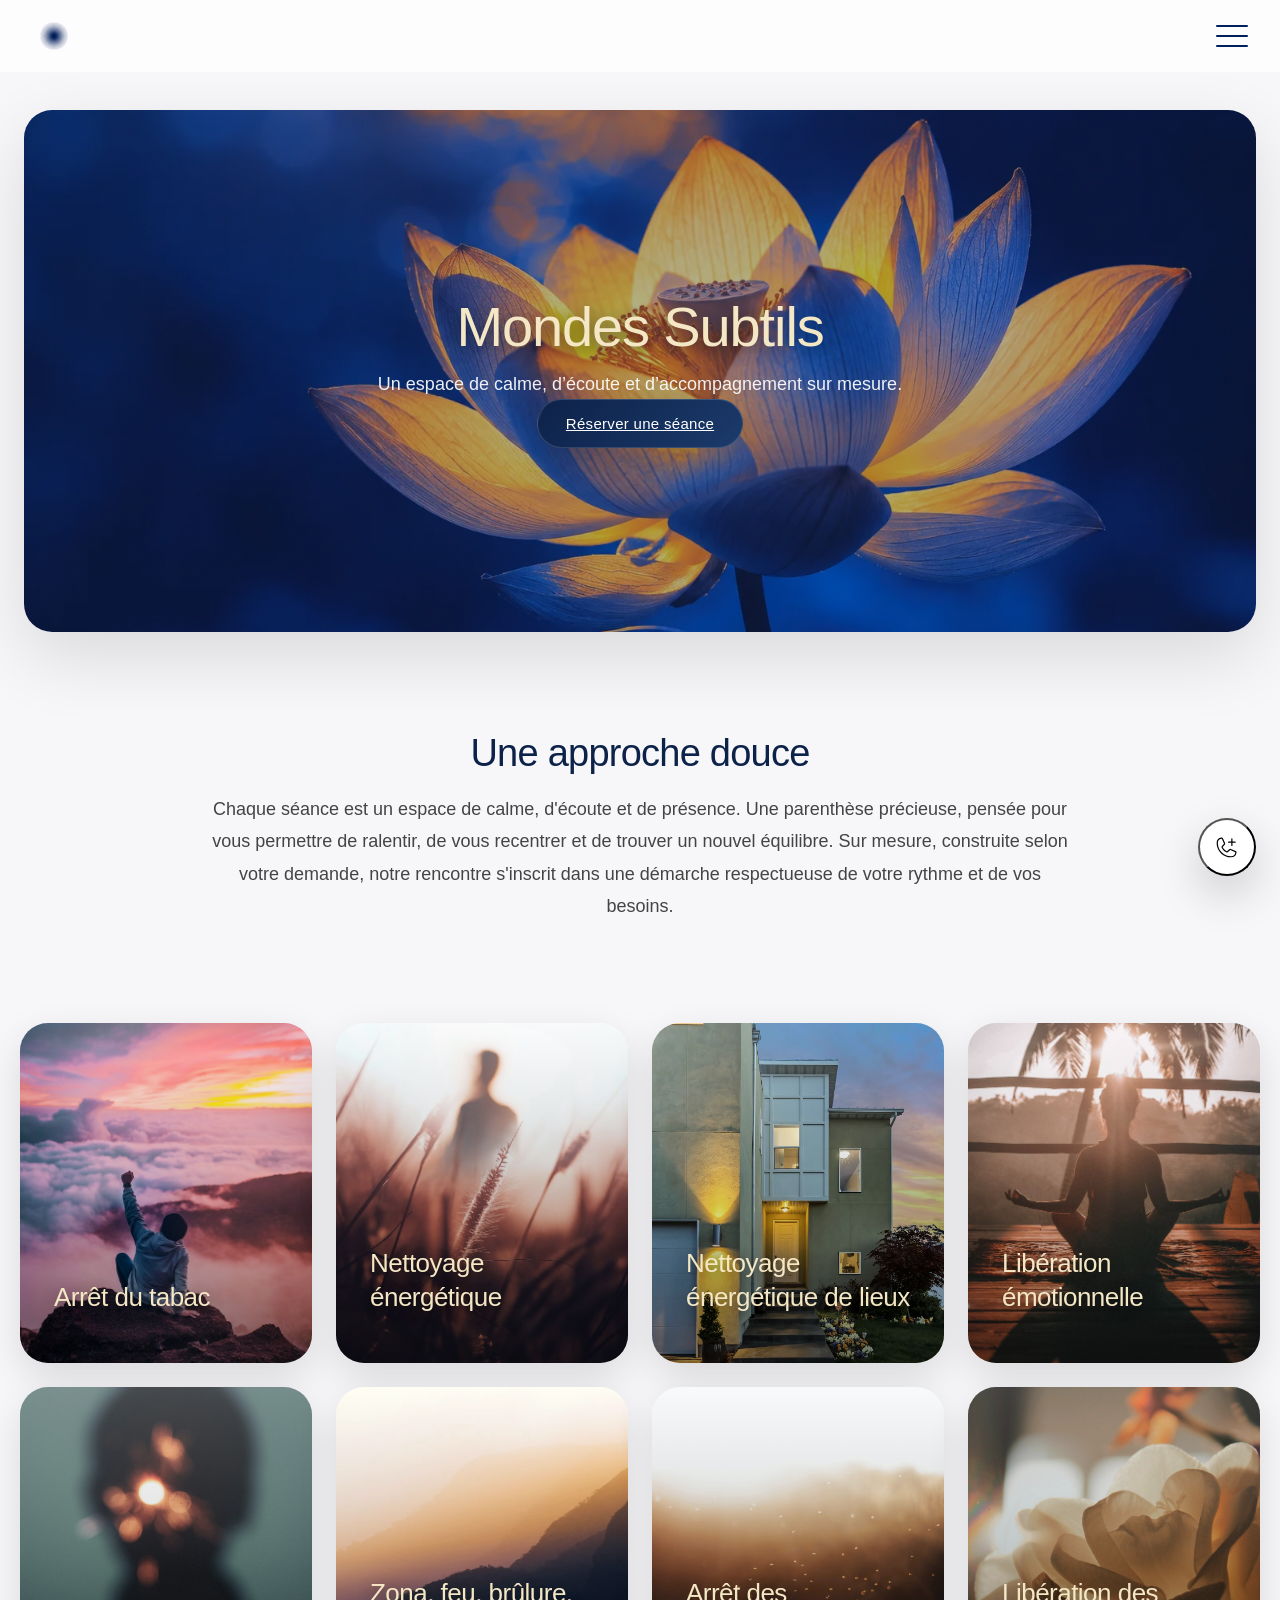
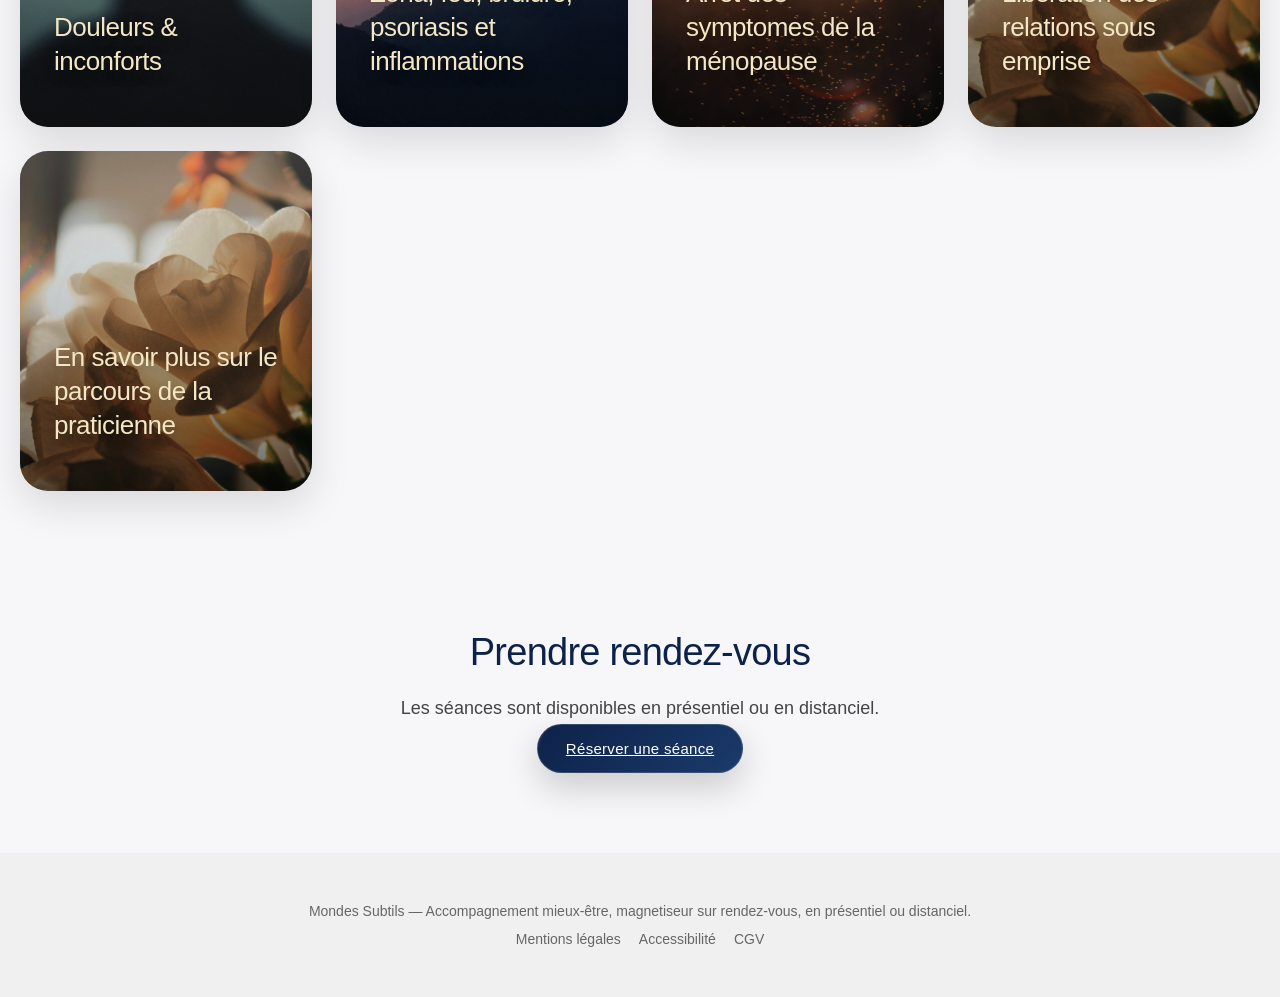
==== index.html @ 021c157e "Update index.html" ====
<!DOCTYPE html>
<html lang="fr">

<head>
  <meta charset="UTF-8">
  <meta name="viewport" content="width=device-width, initial-scale=1.0">
  <title>Mondes Subtils</title>

  <meta name="description" content="Mondes Subtils — accompagnement en magnétisme et mieux-être.">

  <link rel="icon" type="image/png" href="favicon.png">
  
  <link rel="stylesheet" href="style.css">
</head>

<body>

  <!-- CONTACT FLOATING APPLE -->
<div class="contact-floating">

  <button class="contact-trigger" id="contactTrigger">
    <img src="phonepluslight.svg" alt="Contact">
  </button>

  <div class="contact-panel" id="contactPanel">

      <a href="tel:+33607149158">Téléphone</a>
      <a href="sms:+33607149158">SMS</a>
      <a href="mailto:mondessubtils@yahoo.com">E-mail</a>
      <a href="reservation.html">Réserver une séance</a>

    </div>

  </div>

  <!-- NAVBAR -->
  <header class="navbar">

    <a href="index.html" class="logo">
      <img src="logo.png" alt="Mondes Subtils">
    </a>

    <div class="burger" id="burger">
      <span></span>
      <span></span>
      <span></span>
    </div>

  </header>

  <!-- MENU -->
  <nav class="menu" id="menu">

    <a href="index.html">Accueil</a>
    <a href="a-propos.html">À propos</a>
    <a href="pratiques.html">Pratiques</a>
    <a href="temoignages.html">Témoignages</a>
    <a href="faq.html">FAQ</a>
    <a href="reservation.html">Réserver</a>

  </nav>

  <!-- HERO -->
  <section class="hero">

    <div class="overlay"></div>

    <div class="hero-content">

      <h1>Mondes Subtils</h1>

      <p>
        Un espace de calme, d’écoute et d’accompagnement sur mesure.
      </p>

      <a href="reservation.html" class="btn">
        Réserver une séance
      </a>

    </div>

  </section>

  <!-- INTRO -->
  <section class="section">

    <h2>Une approche douce</h2>

    <p>
      Chaque séance est un espace de calme, d'écoute et de présence.
      Une parenthèse précieuse, pensée pour vous permettre de ralentir, de vous recentrer et de trouver un nouvel équilibre.
      Sur mesure, construite selon votre demande, notre rencontre s'inscrit dans une démarche respectueuse de votre rythme et de vos besoins.
    </p>

  </section>

  <!-- CARDS -->
  <section class="cards">

    <div class="card card-tabac">
      <h3>Arrêt du tabac</h3>
    </div>

    <div class="card card-nettoyage-energetique">
      <h3>Nettoyage énergétique</h3>
    </div>

    <div class="card card-lieu">
      <h3>Nettoyage énergétique de lieux</h3>
    </div>

    <div class="card card-liberation-emo">
      <h3>Libération émotionnelle</h3>
    </div>

    <div class="card card-douleurs">
      <h3>Douleurs & inconforts</h3>
    </div>

    <div class="card card-zona">
      <h3>Zona, feu, brûlure, psoriasis et inflammations</h3>
    </div>

    <div class="card card-menopause">
      <h3>Arrêt des symptomes de la ménopause</h3>
    </div>

    <div class="card card-emprise">
      <h3>Libération des relations sous emprise</h3>
    </div>

    <a href="https://www.mondessubtils.fr/a-propos.html" class="card card-a-propos">
  <h3>En savoir plus sur le parcours de la praticienne</h3>
</a>

  </section>

  <!-- CTA -->
  <section class="section">

    <h2>Prendre rendez-vous</h2>

    <p>
      Les séances sont disponibles en présentiel ou en distanciel.
    </p>

    <a href="reservation.html" class="btn">
      Réserver une séance
    </a>

  </section>

  <!-- FOOTER -->
 <footer>

  <div class="footer-content">
    Mondes Subtils — Accompagnement mieux-être, magnetiseur sur rendez-vous, en présentiel ou distanciel.
  </div>

  <div class="footer-links">
    <a href="mentions-legales.html">Mentions légales</a>
    <a href="accessibilite.html">Accessibilité</a>
    <a href="cgv.html">CGV</a>
  </div>

</footer>

<script>

const burger = document.getElementById("burger");
const menu = document.getElementById("menu");

if (burger && menu) {
  burger.addEventListener("click", () => {
    burger.classList.toggle("active");
    menu.classList.toggle("open");
  });
}

const trigger = document.getElementById("contactTrigger");
const panel = document.getElementById("contactPanel");

if (trigger && panel) {

  trigger.addEventListener("click", (e) => {
    e.stopPropagation();
    panel.classList.toggle("open");
  });

  document.addEventListener("click", (e) => {
    if (!panel.contains(e.target) && !trigger.contains(e.target)) {
      panel.classList.remove("open");
    }
  });

}

</script>
  
</body>
</html>
---- style.css ----
/* RESET */

*{
  margin:0;
  padding:0;
  box-sizing:border-box;
}

html{
  scroll-behavior:smooth;
}

body{
  font-family:Arial,sans-serif;
  background:#f7f7f9;
  color:#111;
  overflow-x:hidden;
}

/* NAVBAR */

.navbar{
  position:fixed;
  top:0;
  left:0;
  width:100%;
  height:72px;

  display:flex;
  justify-content:space-between;
  align-items:center;

  padding:0 32px;

  background:rgba(255,255,255,0.72);

  backdrop-filter:blur(12px);
  -webkit-backdrop-filter:blur(12px);

  z-index:9999;
}

/* LOGO */

.logo img{
  height:44px;
  width:auto;
  display:block;

  transition:transform 0.5s ease;
}

.logo img:hover{
  transform:rotate(4deg) scale(1.02);
}

/* BURGER */

.burger{
  width:32px;
  height:22px;

  display:flex;
  flex-direction:column;
  justify-content:space-between;

  cursor:pointer;
  z-index:10000;
}

.burger span{
  width:100%;
  height:2px;

  background:#00205b;

  border-radius:2px;

  transition:0.4s;
}

.burger.active span:nth-child(1){
  transform:rotate(45deg) translateY(8px);
}

.burger.active span:nth-child(2){
  opacity:0;
}

.burger.active span:nth-child(3){
  transform:rotate(-45deg) translateY(-8px);
}

/* MENU */

.menu{
  position:fixed;
  inset:0;

  background:#00205b;

  display:flex;
  flex-direction:column;
  justify-content:center;
  align-items:center;

  gap:32px;

  opacity:0;
  pointer-events:none;

  transition:0.4s ease;

  z-index:9000;
}

.menu.open{
  opacity:1;
  pointer-events:auto;
}

.menu a{
  color:white;
  text-decoration:none;
  font-size:28px;
  letter-spacing:0.05em;

  transition:opacity 0.3s ease;
}

.menu a:hover{
  opacity:0.7;
}

/* HERO */

.hero{
  position:relative;

  min-height:58vh;
  height:58vh;

  margin:110px 24px 20px;

  background:
  linear-gradient(rgba(0,32,91,0.30), rgba(0,32,91,0.30)),
  url("photomondesubtilbacground.webp");

  background-size:cover;
  background-position:center;

  display:flex;
  align-items:center;
  justify-content:center;

  text-align:center;
  
  border-radius:28px;
  overflow:hidden;

  box-shadow:0 25px 70px rgba(0,0,0,0.12);
}

.hero-content{
  position:relative;
  z-index:2;
  max-width:700px;
  padding:20px;
  color:white;
}

.hero-content h1{
  font-size:56px;
  font-weight:300;
  
  color:#f4e7c5;
  letter-spacing:-0.02em;
  text-shadow:0 4px 16px rgba(0,0,0,0.45);
}

.hero-content p,
.page-hero p,
.testimonials-hero p,
.faq-hero p,
.about-hero p,
.reservation-hero p{
  font-size:18px;
  line-height:1.7;
  margin-top:10px;
  color:rgba(255,255,255,0.92);
}

/* =========================
   PRACTICES HERO
========================= */

.practices-hero{
  background:
    linear-gradient(rgba(0,32,91,0.30), rgba(0,32,91,0.30)),
    url("backgroundpratiques.webp");

  background-size:cover;
  background-position:center 70%;
}

/* BUTTON */

.btn{
  display:inline-flex;
  align-items:center;
  justify-content:center;

  padding:14px 26px;

  border-radius:999px;

  background:linear-gradient(135deg, #0d2249 0%, #1b3a6b 60%, #2a4f8a 100%);
  color:white;

  font-size:15px;
  font-weight:500;
  letter-spacing:0.02em;

  border:1px solid rgba(255,255,255,0.12);

  box-shadow:
    0 12px 30px rgba(0,0,0,0.18),
    inset 0 1px 0 rgba(255,255,255,0.12);

  position:relative;
  overflow:hidden;
  
  transition:all 0.3s ease;
}

.btn::before{
  content:"";
  position:absolute;
  top:0;
  left:-60%;
  width:60%;
  height:100%;

  background:linear-gradient(
    120deg,
    transparent,
    rgba(255,255,255,0.25),
    transparent
  );

  transform:skewX(-20deg);
  transition:0.6s ease;
}

.btn:hover{
  transform: translateY(-2px) scale(1.02);
  box-shadow:
    0 18px 40px rgba(0,0,0,0.22);
}

/* SECTION */

.section{
  padding:50px 20px 80px;
  max-width:900px;
  margin:auto;
  text-align:center;
}

.section:first-of-type{
  padding-top:30px;
}

.section h2{
  font-size:40px;
  margin-bottom:20px;
  color:#00205b;
  font-weight:300;
}

.section p{
  font-size:18px;
  line-height:1.8;
}

/* =========================
   CARDS (STYLE UNIQUE GLOBAL)
========================= */

.cards{
  display:grid;
  grid-template-columns:repeat(auto-fit, minmax(260px, 1fr));
  gap:24px;
  padding:20px 20px 60px;
}

/* CARD PREMIUM UNIQUE */
.cards .card{
  position:relative;
  overflow:hidden;

  min-height:340px;
  border-radius:28px;

  padding:34px;

  display:flex;
  flex-direction:column;
  justify-content:flex-end;

  background-size:cover;
  background-position:center;

  box-shadow:0 15px 40px rgba(0,0,0,0.12);

  transition:transform 0.35s ease, box-shadow 0.35s ease;

  isolation:isolate;

  text-decoration: none;
  color: inherit;
  
}

/* HOVER IDENTIQUE INDEX */
.cards .card:hover{
  transform:translateY(-6px);
  box-shadow:0 25px 60px rgba(0,0,0,0.18);
}

.pratique-card.selected{
  outline: 4px solid #00205b;
  transform: scale(1.03);
}

/* VOILE IDENTIQUE INDEX */
.cards .card::after{
  content:"";
  position:absolute;
  inset:0;

  background:linear-gradient(
    to top,
    rgba(0,0,0,0.45),
    rgba(0,0,0,0.15) 45%,
    rgba(255,255,255,0.20)100%
  );

  z-index:0;
}

/* TEXTE AU-DESSUS */

.cards .card h2,
.cards .card h3,
.cards .card p{
  position:relative;
  z-index:2;
}

.practice-card h2,
.practice-card h3{
  color:#f4e7c5;
  text-shadow:0 4px 16px rgba(0,0,0,0.45);
}

.practice-card p{
  color:#fff7e8;
  text-shadow:0 2px 12px rgba(0,0,0,0.40);
}

  .cards .card h2{
  color:#f4e7c5;
  text-shadow:0 4px 16px rgba(0,0,0,0.45);
}

.cards .card p{
  color:#fff7e8;
  text-shadow:0 2px 12px rgba(0,0,0,0.40);

}

.cards .card p{
  text-shadow:0 4px 12px rgba(0,0,0,0.12);
}

.card-pratiques{
  background-image:url("backgroundpratiques1.png");
}

/* TITRE */
.cards .card h2{
  font-size:26px;
  font-weight:300;
  color:#f4e7c5;
  margin-bottom:14px;
  line-height:1.3;

    text-shadow:0 4px 16px rgba(0,0,0,0.45);

}

.cards .card h3{
  font-size:26px;
  font-weight:300;
  color:#f4e7c5;
  margin-bottom:14px;
  line-height:1.3;

  text-shadow:0 4px 16px rgba(0,0,0,0.45);
}

/* TEXTE */
.cards .card p{
  font-size:16px;
  line-height:1.7;
  color:#fff7e8;

    text-shadow:0 2px 12px rgba(0,0,0,0.40);

}
/* images */

.cards .card:nth-child(1){
  background-image:url("photoarrettabac.webp");
}

.cards .card:nth-child(2){
  background-image:url("photonettoyagepersonne.webp");
}

.cards .card:nth-child(3){
  background-image:url("photonettoyagelieu.webp");
}

.cards .card:nth-child(4){
  background-image:url("photoliberationemotionnelle.webp");
}

.cards .card:nth-child(5){
  background-image:url("douleursinconforts.webp");
}

.cards .card:nth-child(6){
  background-image:url("zonefeubrulure.webp");
}

.cards .card:nth-child(7){
  background-image:url("liberationrelationsousemprise.webp");
}

.cards .card:nth-child(8){
  background-image:url("photoapropo1.png");
}

.cards .card:nth-child(9){
  background-image:url("photoapropo1.png");
}

/* FOOTER */

footer{
  text-align:center;
  padding:50px 20px;
  background:#f0f0f0;
  font-size:14px;
  color:#666;
}

/* =========================
   ABOUT PAGE
========================= */

.about-hero{
  position:relative;
  height:68vh;
  min-height:560px;

  display:flex;
  align-items:center;
  justify-content:center;
  text-align:center;

  background:
    url("photoapropo1.webp");

  background-size:cover;
  background-position:center;

  color:white;
}

.hero-overlay{
  position:absolute;
  inset:0;
}

.about-hero h1{
  font-size:56px;
  font-weight:300;
}

/* WRAPPER */

.about-wrapper{
  max-width:1100px;
  margin:auto;
  padding:70px 20px 120px;

  display:flex;
  flex-direction:column;
  gap:18px;
}

/* =========================
   ABOUT CARD (CLEAN UNIQUE VERSION)
========================= */

.about-card{
  position:relative;
  border-radius:28px;

  max-width:860px;
  margin:0 auto;

  background:#fbfaf8;
  border:1px solid rgba(0,0,0,0.06);

  padding:34px 38px;

  box-shadow:0 8px 22px rgba(0,0,0,0.04);

  transition:all 0.25s ease;
}

.about-card:hover{
  transform:translateY(-2px);
  box-shadow:0 14px 30px rgba(0,0,0,0.06);
  border-color:rgba(0,32,91,0.12);
}

.about-card::before{
  content:"";
  position:absolute;
  top:0;
  left:0;
  width:100%;
  height:2px;

  background:linear-gradient(
    to right,
    transparent,
    rgba(0,32,91,0.25),
    transparent
  );

  opacity:0.5;
  pointer-events:none;
}

.about-card p{
  font-size:16px;
  line-height:1.75;
  font-weight:300;
  color:#444;
}

/* SECTION SOFT */

.section-soft{
  max-width:1100px;
  margin:0 auto 80px;
  padding:80px 30px;
  border-radius:40px;
  background:#f5f6f8;
}

.practice-card::after{
  content:"";
  position:absolute;
  inset:0;

  background:linear-gradient(
    to top,
    rgba(0,0,0,0.72) 10%,
    rgba(0,0,0,0.15) 60%,
    rgba(0,0,0,0.05) 100%
  );
}

.practices-grid{
  max-width:1350px;
  margin:auto;

  padding:20px 20px 120px;

  display:grid;
  grid-template-columns:repeat(auto-fit,minmax(380px,1fr));
  gap:26px;
}

.practice-card{
  position:relative;
  min-height:620px;

  overflow:hidden;

  border-radius:28px;

  display:flex;
  align-items:flex-end;

  background:#000;

  box-shadow:0 10px 40px rgba(0,0,0,0.08);

  transition:
  transform 0.45s ease,
  box-shadow 0.45s ease;
}

.practice-card:hover{
  transform:translateY(-4px) scale(1.01);

  box-shadow:
  0 25px 70px rgba(0,0,0,0.12);
}

.practice-image{
  position:absolute;
  inset:0;

  background-size:cover;
  background-position:center;

  transition:transform 1.2s ease;
}

.practice-card:hover .practice-image{
  transform:scale(1.03);
}

.practice-content{
  position:relative;
  z-index:2;

  padding:42px;

  color:white;
}

.practice-content h2{
  font-size:34px;
  font-weight:300;

  margin-bottom:16px;

  color:#f4e7c5;
  letter-spacing:-0.03em;

  text-shadow:0 4px 16px rgba(0,0,0,0.45);
}

.practice-content p{
  font-size:17px;
  line-height:1.8;

  margin-bottom:26px;

  color:rgba(255,255,255,0.88);
}

.medical-note{
  max-width:900px;

  margin:0 auto 100px;

  padding:0 20px;

  display:flex;
  justify-content:center;
}

.medical-note p{
  width:100%;

  background:rgba(255,255,255,0.92);

  backdrop-filter:blur(16px);

  border-radius:26px;

  padding:30px;

  text-align:center;

  box-shadow:0 10px 40px rgba(0,0,0,0.05);

  font-size:16px;
  line-height:1.8;
  color:#444;
}

/* RESPONSIVE */

@media(max-width:768px){

  .navbar{
    padding:0 20px;
  }

  .hero-content h1{
    font-size:42px;
  }

  .hero-content p{
    font-size:18px;
  }

  .menu a{
    font-size:24px;
  }

  .about-hero{
    height:65vh;
  }

  .about-hero h1{
    font-size:38px;
  }

  .about-wrapper{
    gap:16px;
    padding:50px 16px 100px;
  }

  .about-card{
    padding:28px;
    border-radius:18px;
  }

  .about-card p{
    font-size:15px;
    line-height:1.7;
  }
}

@media(max-width:1024px){
  .cards{
    grid-template-columns:repeat(2, 1fr);
  }
}

@media(max-width:600px){
  .cards{
    grid-template-columns:1fr;
  }
}

.medical-note{
  max-width:900px;
  margin:0 auto 100px;
  padding:0 20px;
  display:flex;
  justify-content:center;
}

.medical-note p{
  width:100%;
  text-align:center;
}

.about-image-break{
  width:100%;
  max-width:620px;
  height:280px;

  margin:50px auto;

  border-radius:26px;
  overflow:hidden;

  background:
    linear-gradient(
      rgba(255,255,255,0.10),
      rgba(255,255,255,0.15)
    ),
    url("https://virginiesenegas.github.io/mondessubtils5/photoapropo2.webp")
    center/cover no-repeat;

  box-shadow:
    0 18px 45px rgba(0,0,0,0.08),
    0 1px 0 rgba(255,255,255,0.4) inset;

  transition: all 0.5s ease;
}

.about-image-break:hover{
  transform: translateY(-3px) scale(1.01);
  box-shadow: 0 28px 65px rgba(0,0,0,0.12);
}

/* =========================
   FAQ STYLE
========================= */

.faq-item{
  background:rgba(255,255,255,0.75);
  backdrop-filter:blur(18px);
  border-radius:22px;
  margin-bottom:16px;
  overflow:hidden;
  box-shadow:0 10px 30px rgba(0,0,0,0.04);
}

.faq-question{
  padding:24px 26px;
  cursor:pointer;
  display:flex;
  justify-content:space-between;
  font-size:18px;
  color:#00205b;
}

.faq-answer{
  max-height:0;
  overflow:hidden;
  padding:0 26px;
  transition:0.5s ease;
}

.faq-item.active .faq-answer{
  max-height:300px;
  padding:0 26px 24px;
}

/* TITRES STANDARD */
h1,h2,h3{
  font-weight:300;
  letter-spacing:-0.02em;
}

/* SECTIONS UNIFORMES */
.section{
  padding:80px 20px;
  max-width:900px;
  margin:auto;
  text-align:center;
}

.section h2{
  font-size:38px;
  margin-bottom:18px;
  color:var(--primary);
}

.section p{
  font-size:18px;
  line-height:1.8;
  color:var(--muted);
}

/* CTA GLOBAL (boutons cohérents partout) */
.btn{
  display:inline-flex;
  align-items:center;
  justify-content:center;

  padding:15px 28px;
  border-radius:999px;

  background:linear-gradient(135deg, #0d2249, #1b3a6b);
  color:white;

  font-size:15px;
  font-weight:500;

  border:1px solid rgba(255,255,255,0.15);

  box-shadow:0 14px 35px rgba(0,0,0,0.18);

  transition:0.3s ease;
}

.btn:hover{
  transform:translateY(-2px);
  box-shadow:0 20px 50px rgba(0,0,0,0.22);
}

:root{
  --primary:#0d2249;
  --text:#111;
  --muted:#444;
  --bg:#f7f7f9;
}

/* =========================
   HERO GLOBAL POUR TOUTES LES PAGES
========================= */

.page-hero{
  position:relative;
  min-height:58vh;

  display:flex;
  align-items:center;
  justify-content:center;
  text-align:center;

  background-size:cover;
  background-position:center;

  border-radius:28px;

  overflow:hidden;

  box-shadow:0 25px 70px rgba(0,0,0,0.12);

  margin:110px 24px 20px;
}

.page-hero::before{
  content:"";
  position:absolute;
  inset:0;

  background:rgba(0,32,91,0.20);

  z-index:1;
}

.page-hero .hero-content{
  position:relative;
  z-index:2;
  max-width:720px;
  padding:20px;
  color:white;
}

.brand-title{
  font-size:14px;
  letter-spacing:0.25em;
  text-transform:uppercase;
  color:rgba(244,231,197,0.85);
  margin-bottom:10px;
  font-weight:400;
}

.page-hero h1,
.about-hero h1,
.faq-hero h1,
.reservation-hero h1,
.testimonials-hero h1{
  font-size:56px;
  font-weight:300;
  color:#f4e7c5;
  letter-spacing:-0.02em;
  text-shadow:0 4px 16px rgba(0,0,0,0.45);
}

.mini-title {
  font-size: 14px;
  letter-spacing: 0.25em;
  text-transform: uppercase;
  color: rgba(244,231,197,0.85);
  margin-bottom: 10px;
}

.faq-hero{
  background-image:url("photofaq.webp");
  background-size:cover;
  background-position:center;
}

.faq-hero::before,
.reservation-hero::before{
  display:none;
}

.reservation-hero{
  background-image:url("photoreservation.webp");
  background-size:cover;
  background-position:center;
}

.page-hero p{
  font-size:18px;
  line-height:1.7;
  opacity:0.95;
}

.testimonials-hero{
  position:relative;

  min-height:58vh;
  height:58vh;

  margin:110px 24px 20px;

  background:url("temoignageimage.png");

  background-size:cover;
  background-position:center;

  display:flex;
  align-items:center;
  justify-content:center;

  text-align:center;

  color:white;

  border-radius:28px;
  overflow:hidden;

  box-shadow:0 25px 70px rgba(0,0,0,0.12);

  z-index:1;
}

.seo-links{
  display:grid;
  grid-template-columns:repeat(auto-fit, minmax(240px, 1fr));
  gap:18px;
  margin-top:25px;
}

/* CARD IMAGE PREMIUM */
.seo-card{
  position:relative;
  height:180px;

  border-radius:22px;
  overflow:hidden;

  text-decoration:none;

  display:flex;
  align-items:flex-end;

  box-shadow:0 15px 40px rgba(0,0,0,0.10);

  transition:all 0.4s ease;
}

/* IMAGE BACKGROUND */
.seo-castres{
  background:url("photomagnetiseurcastres.webp") center/cover no-repeat;
}

.seo-toulouse{
  background:url("photomagnetiseurtoulouse.webp") center/cover no-repeat;
}

.seo-tarn{
  background:url("photomagnetiseurtarn.webp") center/cover no-repeat;
}

/* DARK OVERLAY (lisibilité Apple style) */
.seo-overlay{
  position:absolute;
  inset:0;

  background:linear-gradient(
    to top,
    rgba(0,0,0,0.55),
    rgba(0,0,0,0.10)
  );
}

/* CONTENT */
.seo-content{
  position:relative;
  z-index:2;

  padding:18px;
  color:white;
}

/* TEXT */
.seo-title{
  font-size:18px;
  font-weight:400;
  letter-spacing:-0.01em;
}

.seo-sub{
  font-size:13px;
  opacity:0.85;
}

/* HOVER APPLE STYLE */
.seo-card:hover{
  transform:translateY(-6px) scale(1.02);
  box-shadow:0 25px 60px rgba(0,0,0,0.18);
}

/* subtle zoom image */
.seo-card:hover{
  filter:saturate(1.1);
}

/* =========================
   CONTACT FLOATING CLEAN (APPLE STYLE)
========================= */


/* mobile */
@media(max-width:768px){
  
  .contact-floating{
    right:16px;
    bottom:16px;
  }

.contact-trigger{
  width:58px;
  height:58px;

  border-radius:50%;
  border:none;

  background:rgba(255,255,255,0.75);
  backdrop-filter:blur(18px);

  display:flex;
  align-items:center;
  justify-content:center;

  cursor:pointer;

  box-shadow:0 18px 45px rgba(0,0,0,0.18);

  transition:transform 0.2s ease, box-shadow 0,25s ease;
}

  .contact-panel{
    bottom:70px;
 }

  }

.contact-trigger img{
  width:26px;
  height:26px;
  display:block;
}

  /* hover propre */
.contact-trigger:hover{
  transform:scale(1.06);
  box-shadow:0 25px 60px rgba(0,0,0,0.22);
}

.contact-trigger:active{
  transform:scale(0.92);
}

 .contact-panel{
  position:absolute;
  bottom:70px;
  right:0;

  width:220px;

  display:flex;
  flex-direction:column;
  gap:6px;

  padding:10px;

  border-radius:18px;

  background:rgba(255,255,255,0.92);
  backdrop-filter:blur(26px);

  box-shadow:0 20px 60px rgba(0,0,0,0.18);

  border:1px solid rgba(255,255,255,0.4);

  opacity:0;
  transform:translateY(12px);

  pointer-events:none;
  visibility:hidden;

  transition:0.25s ease;
}

.contact-panel.open{
  opacity:1;
  transform:translateY(0);

  pointer-events:auto;
  visibility:visible;
}

/* =========================
   CONTACT PANEL BASE FIX
========================= */

.contact-panel{
  position:absolute;
  bottom:65px;
  right:0;

  width:220px;

  display:flex;
  flex-direction:column;
  gap:6px;

  padding:10px;

  border-radius:18px;

  background:rgba(255,255,255,0.9);
  backdrop-filter:blur(22px);

  border:1px solid rgba(255,255,255,0.4);

  box-shadow:0 20px 60px rgba(0,0,0,0.12);

  /* IMPORTANT */
  opacity:0;
  transform:translateY(10px);
  pointer-events:none;
  visibility:hidden;

  transition:0.25s ease;
}

.contact-panel.open{
  opacity:1;
  transform:translateY(0);
  pointer-events:auto;
  visibility:visible;
}

.contact-panel a{
  display:flex;
  align-items:center;
  gap:10px;

  padding:14px 16px;

  border-radius:16px;

  text-decoration:none;

  font-size:15px;
  font-weight:500;

  color:#00205b;

  background:rgba(255,255,255,0.6);

  transition:all 0.2s ease;
}

.contact-panel a:hover{
  transform:translateX(3px);
  background:rgba(255,255,255,0.9);
  }

.contact-floating{
  position:fixed;
  right:24px;
  bottom:24px;
  z-index:999999;
  display:flex;
  flex-direction:column;
  align-items:flex-end;
}

.contact-trigger{
  width:58px;
  height:58px;
  border-radius:50%;
  background:white;
  display:flex;
  align-items:center;
  justify-content:center;
  box-shadow:0 18px 45px rgba(0,0,0,0.18);
  cursor:pointer;
}

.contact-panel{
  position:absolute;
  bottom:70px;
  right:0;

  opacity:0;
  visibility:hidden;
  pointer-events:none;

  transform:translateY(10px);
  transition:0.25s ease;

  display:flex;
  flex-direction:column;
  gap:6px;

  padding:10px;
  border-radius:18px;
  background:white;
}

.contact-panel.open{
  opacity:1;
  visibility:visible;
  pointer-events:auto;
  transform:translateY(0);
}

.about-pratiques-card{
  display:flex;
  align-items:flex-end;

  max-width:860px;
  margin:0 auto;

  min-height:280px;
  padding:34px;

  border-radius:28px;
  overflow:hidden;

  text-decoration:none;

  background:
    linear-gradient(
      rgba(0,0,0,0.25),
      rgba(0,0,0,0.45)
    ),
    url("backgroundpratiques.png");

  background-size:cover;
  background-position:center;

  box-shadow:0 15px 40px rgba(0,0,0,0.12);

  transition:0.3s ease;
}

.about-pratiques-card:hover{
  transform:translateY(-4px);
}

.about-pratiques-card h3{
  color:#f4e7c5;
  font-size:26px;
  font-weight:300;
  margin:0;
}

/* MOBILE */
@media(max-width:768px){
  .contact-floating{
    right:16px;
    bottom:16px;
  }
}

.footer-links{
  margin-top:12px;
  display:flex;
  gap:18px;
  justify-content:center;
  flex-wrap:wrap;
  font-size:14px;
}

.footer-links a{
  color:#666;
  text-decoration:none;
  transition:0.2s ease;
}

.footer-links a:hover{
  color:#00205b;
  text-decoration:underline;
}
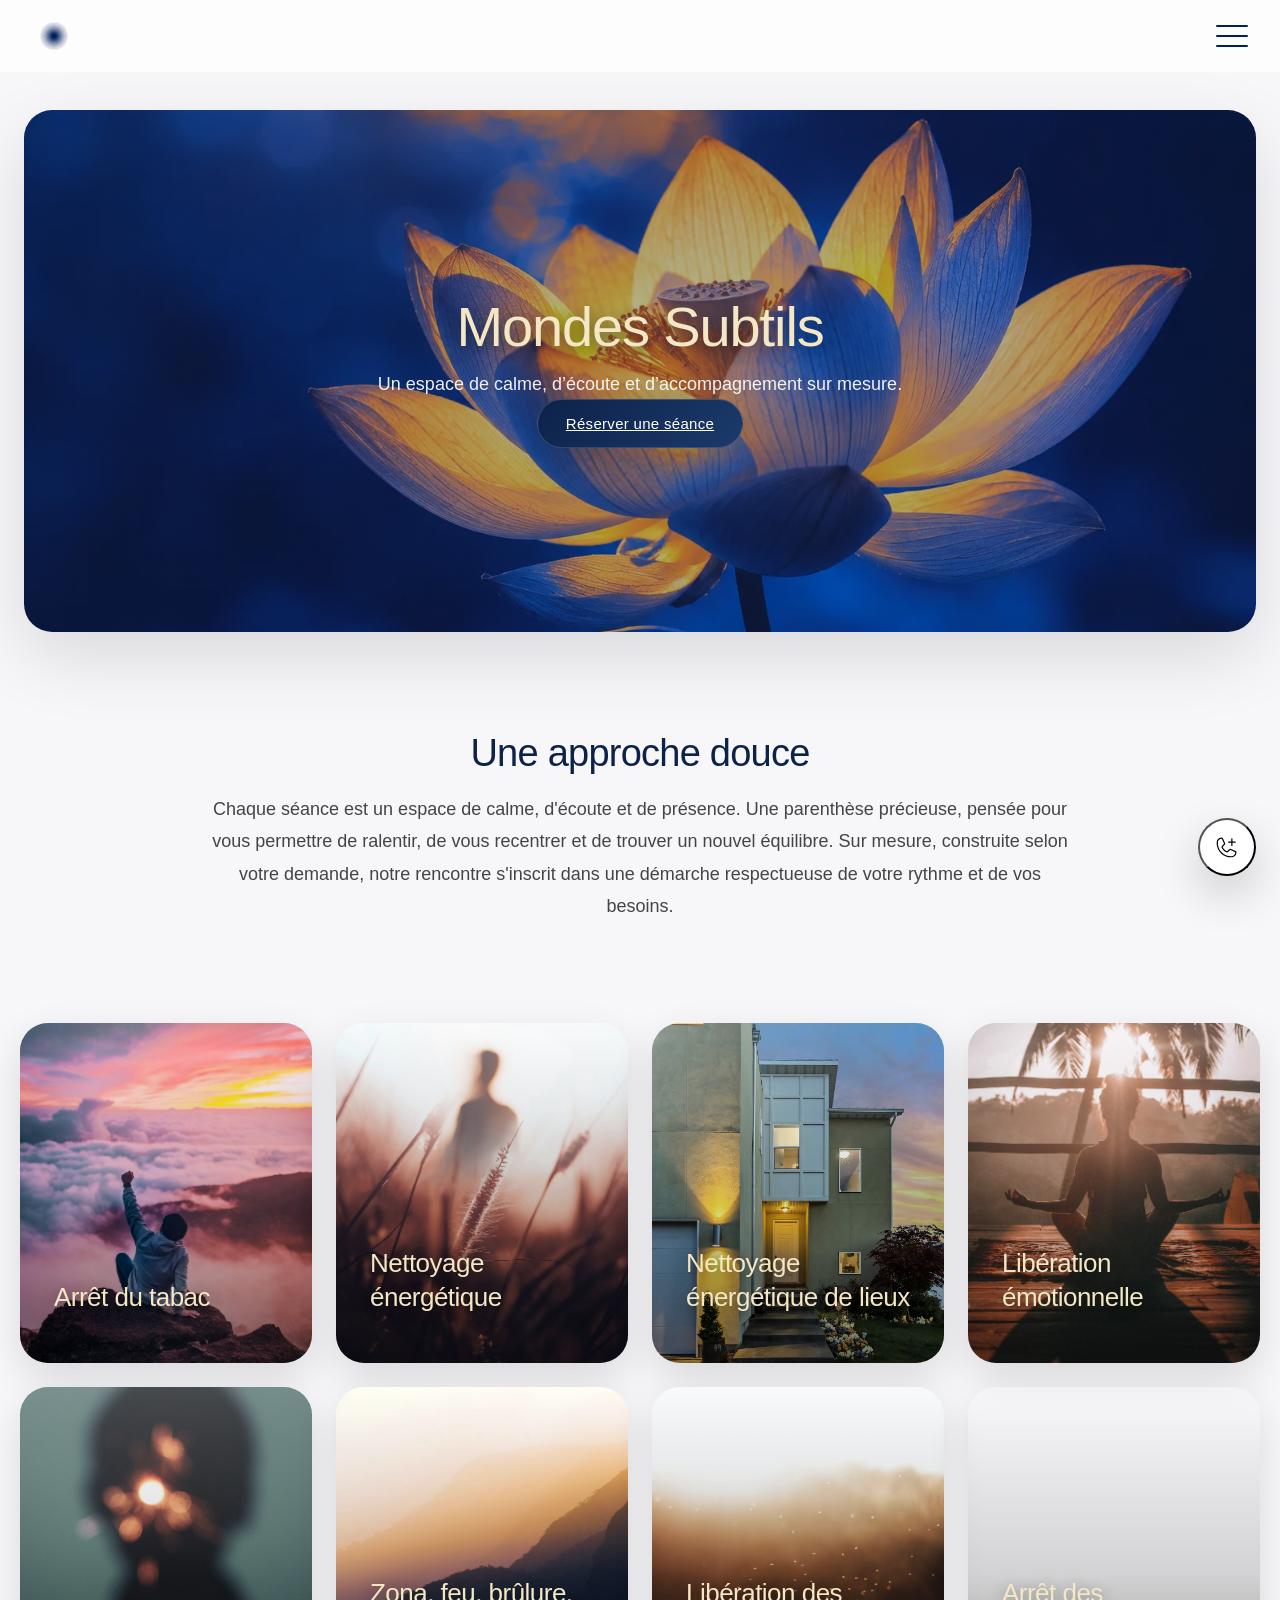
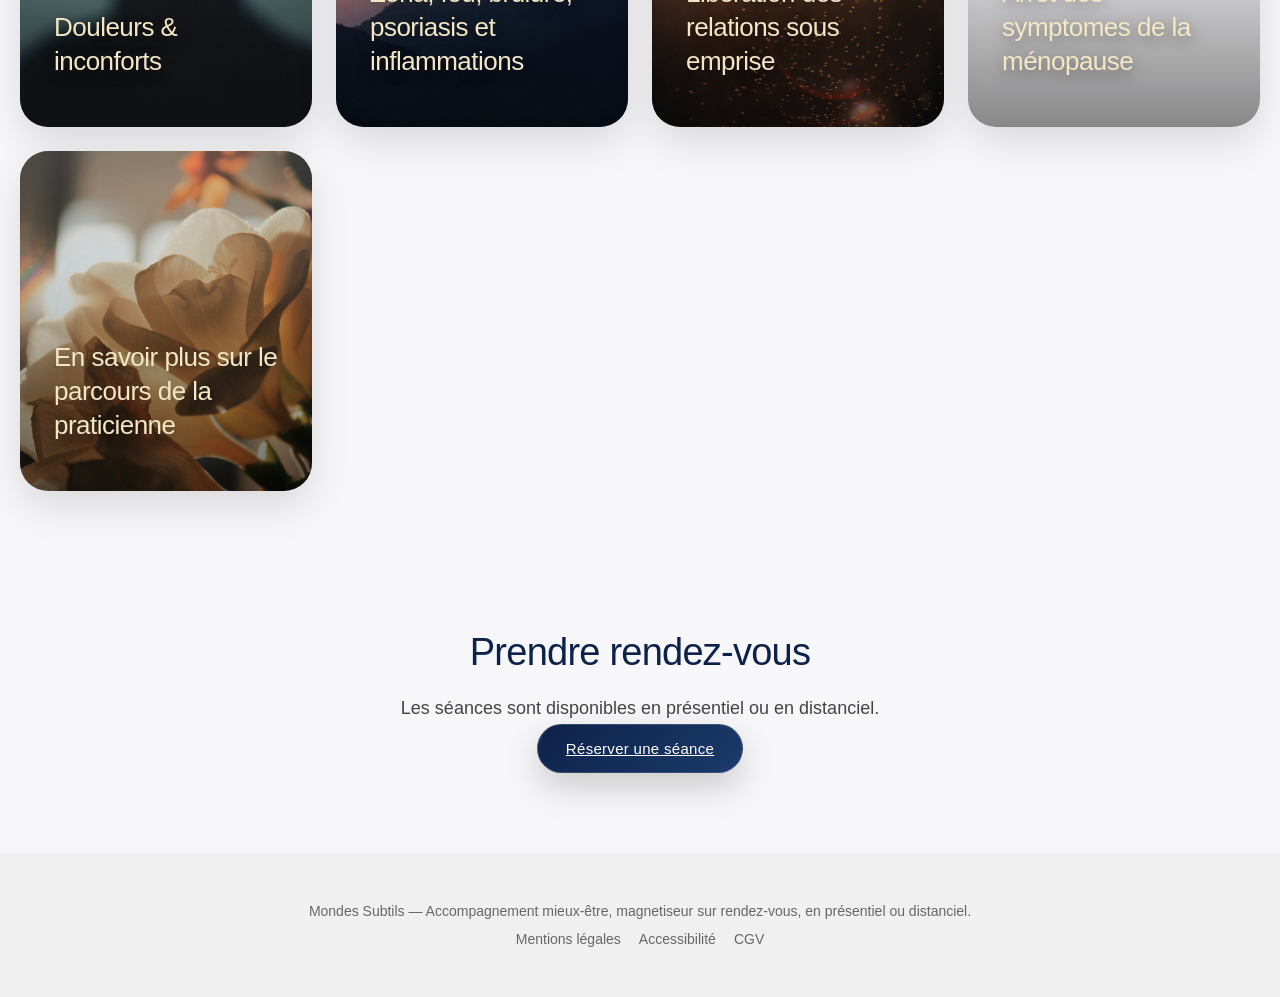
==== commit 33a3890c: "Update index.html" ====
--- a/index.html
+++ b/index.html
@@ -120,14 +120,16 @@
     <div class="card card-zona">
       <h3>Zona, feu, brûlure, psoriasis et inflammations</h3>
     </div>
+    
+    <div class="card card-emprise">
+      <h3>Libération des relations sous emprise</h3>
+    </div>
 
     <div class="card card-menopause">
       <h3>Arrêt des symptomes de la ménopause</h3>
     </div>
 
-    <div class="card card-emprise">
-      <h3>Libération des relations sous emprise</h3>
-    </div>
+
 
     <a href="https://www.mondessubtils.fr/a-propos.html" class="card card-a-propos">
   <h3>En savoir plus sur le parcours de la praticienne</h3>
--- a/style.css
+++ b/style.css
@@ -450,7 +450,7 @@
 }
 
 .cards .card:nth-child(8){
-  background-image:url("photoapropo1.png");
+  background-image:url("photomenopause.png");
 }
 
 .cards .card:nth-child(9){
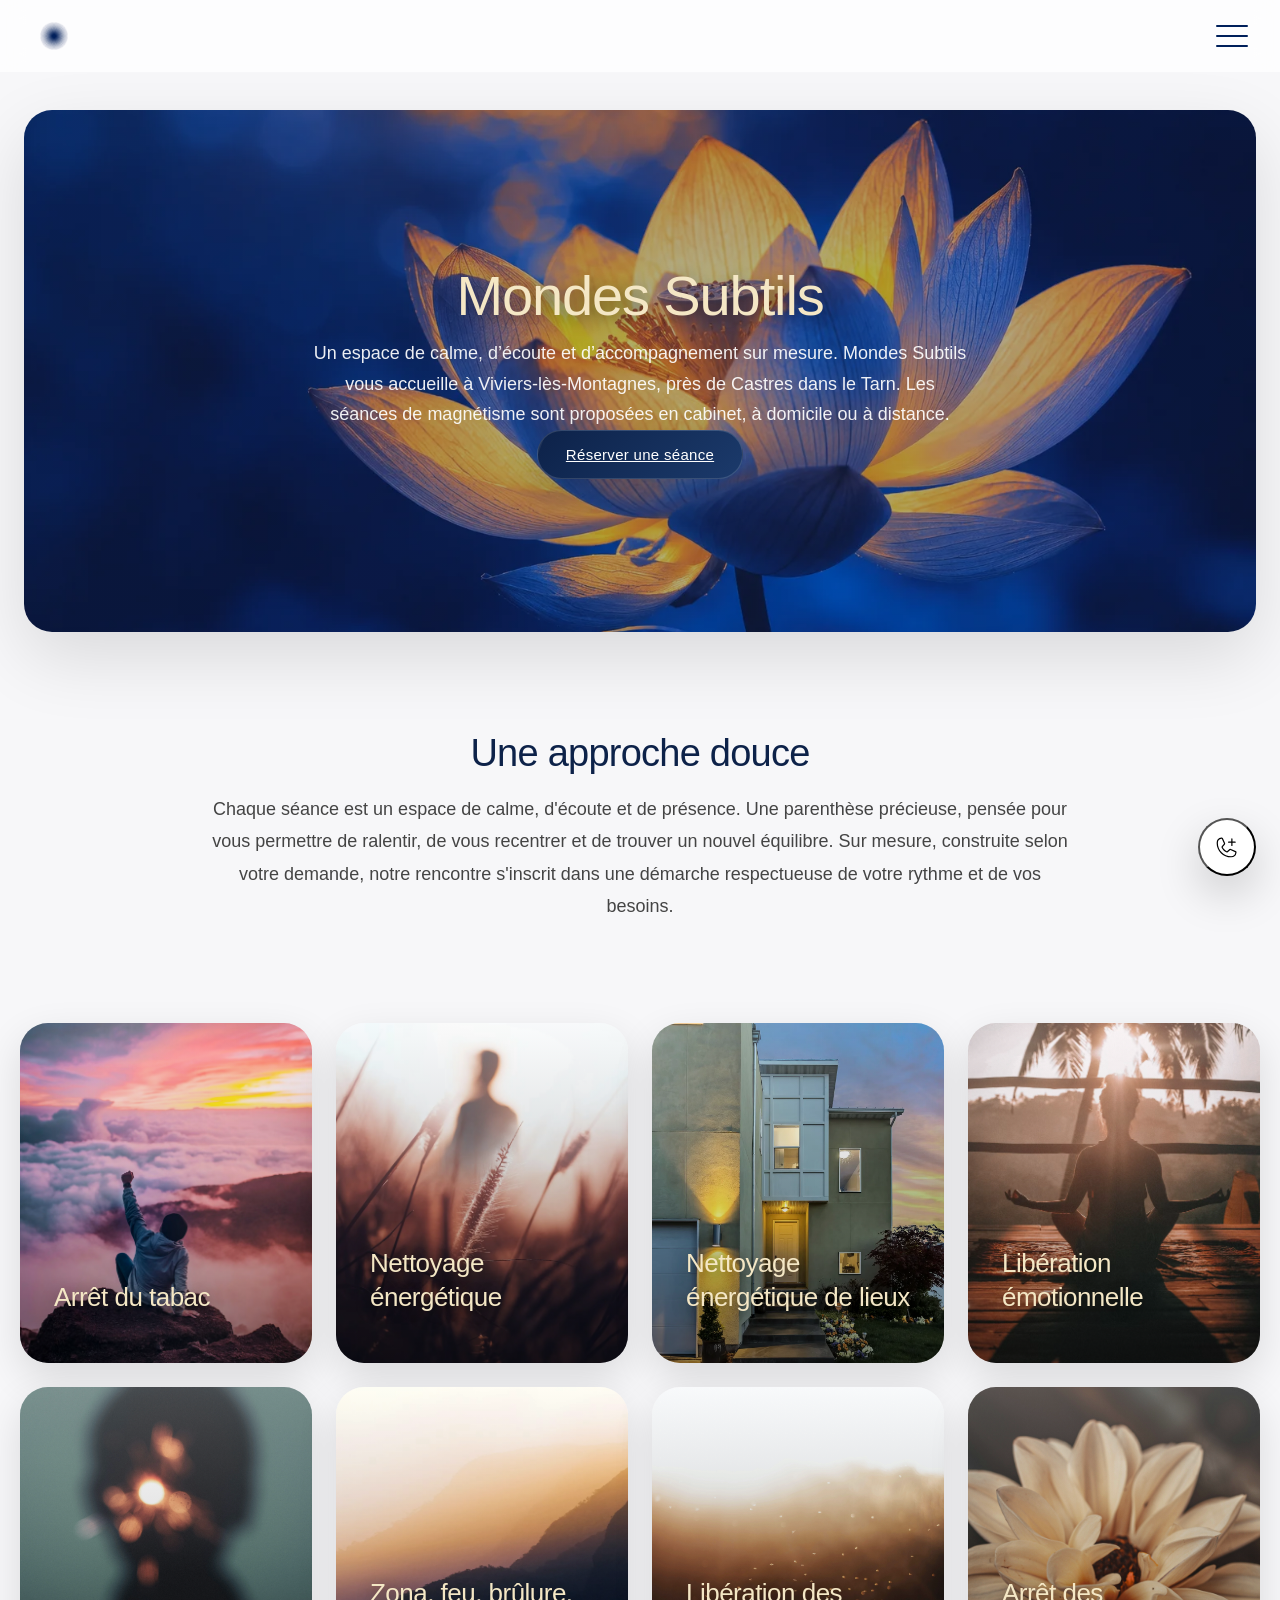
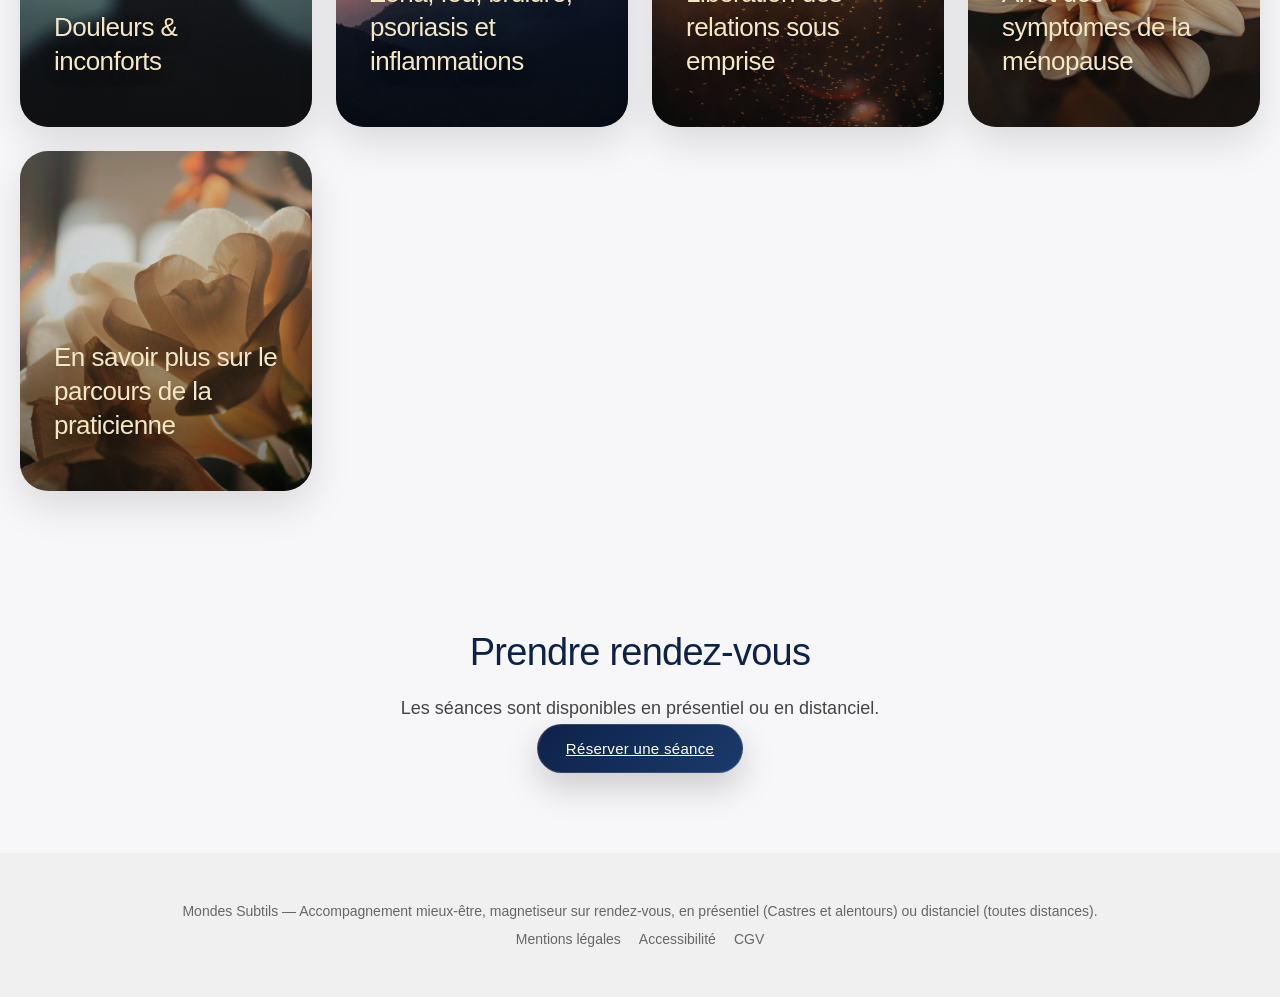
==== commit 37184ef6: "Update index.html" ====
--- a/index.html
+++ b/index.html
@@ -4,9 +4,14 @@
 <head>
   <meta charset="UTF-8">
   <meta name="viewport" content="width=device-width, initial-scale=1.0">
-  <title>Mondes Subtils</title>
-
-  <meta name="description" content="Mondes Subtils — accompagnement en magnétisme et mieux-être.">
+  <title>Magnétiseur près de Castres dans le Tarn | Mondes Subtils</title>
+  
+  <meta name="description" 
+    content="Mondes Subtils — Virginie Senegas, Magnétiseur à Viviers-Les-Montagnes, près de Castres dans le Tarn. Travaille à distance, à domicile et en cabinet.">
+
+  <meta name="robots" content="index, follow">
+
+  <link rel="canonical" href="https://www.mondessubtils.fr/">
 
   <link rel="icon" type="image/png" href="favicon.png">
   
@@ -71,6 +76,9 @@
 
       <p>
         Un espace de calme, d’écoute et d’accompagnement sur mesure.
+        Mondes Subtils vous accueille à Viviers-lès-Montagnes,
+        près de Castres dans le Tarn. Les séances de magnétisme
+        sont proposées en cabinet, à domicile ou à distance.
       </p>
 
       <a href="reservation.html" class="btn">
@@ -156,7 +164,7 @@
  <footer>
 
   <div class="footer-content">
-    Mondes Subtils — Accompagnement mieux-être, magnetiseur sur rendez-vous, en présentiel ou distanciel.
+    Mondes Subtils — Accompagnement mieux-être, magnetiseur sur rendez-vous, en présentiel (Castres et alentours) ou distanciel (toutes distances).
   </div>
 
   <div class="footer-links">
--- a/style.css
+++ b/style.css
@@ -450,7 +450,7 @@
 }
 
 .cards .card:nth-child(8){
-  background-image:url("photomenopause.png");
+  background-image:url("photmenopause.png");
 }
 
 .cards .card:nth-child(9){
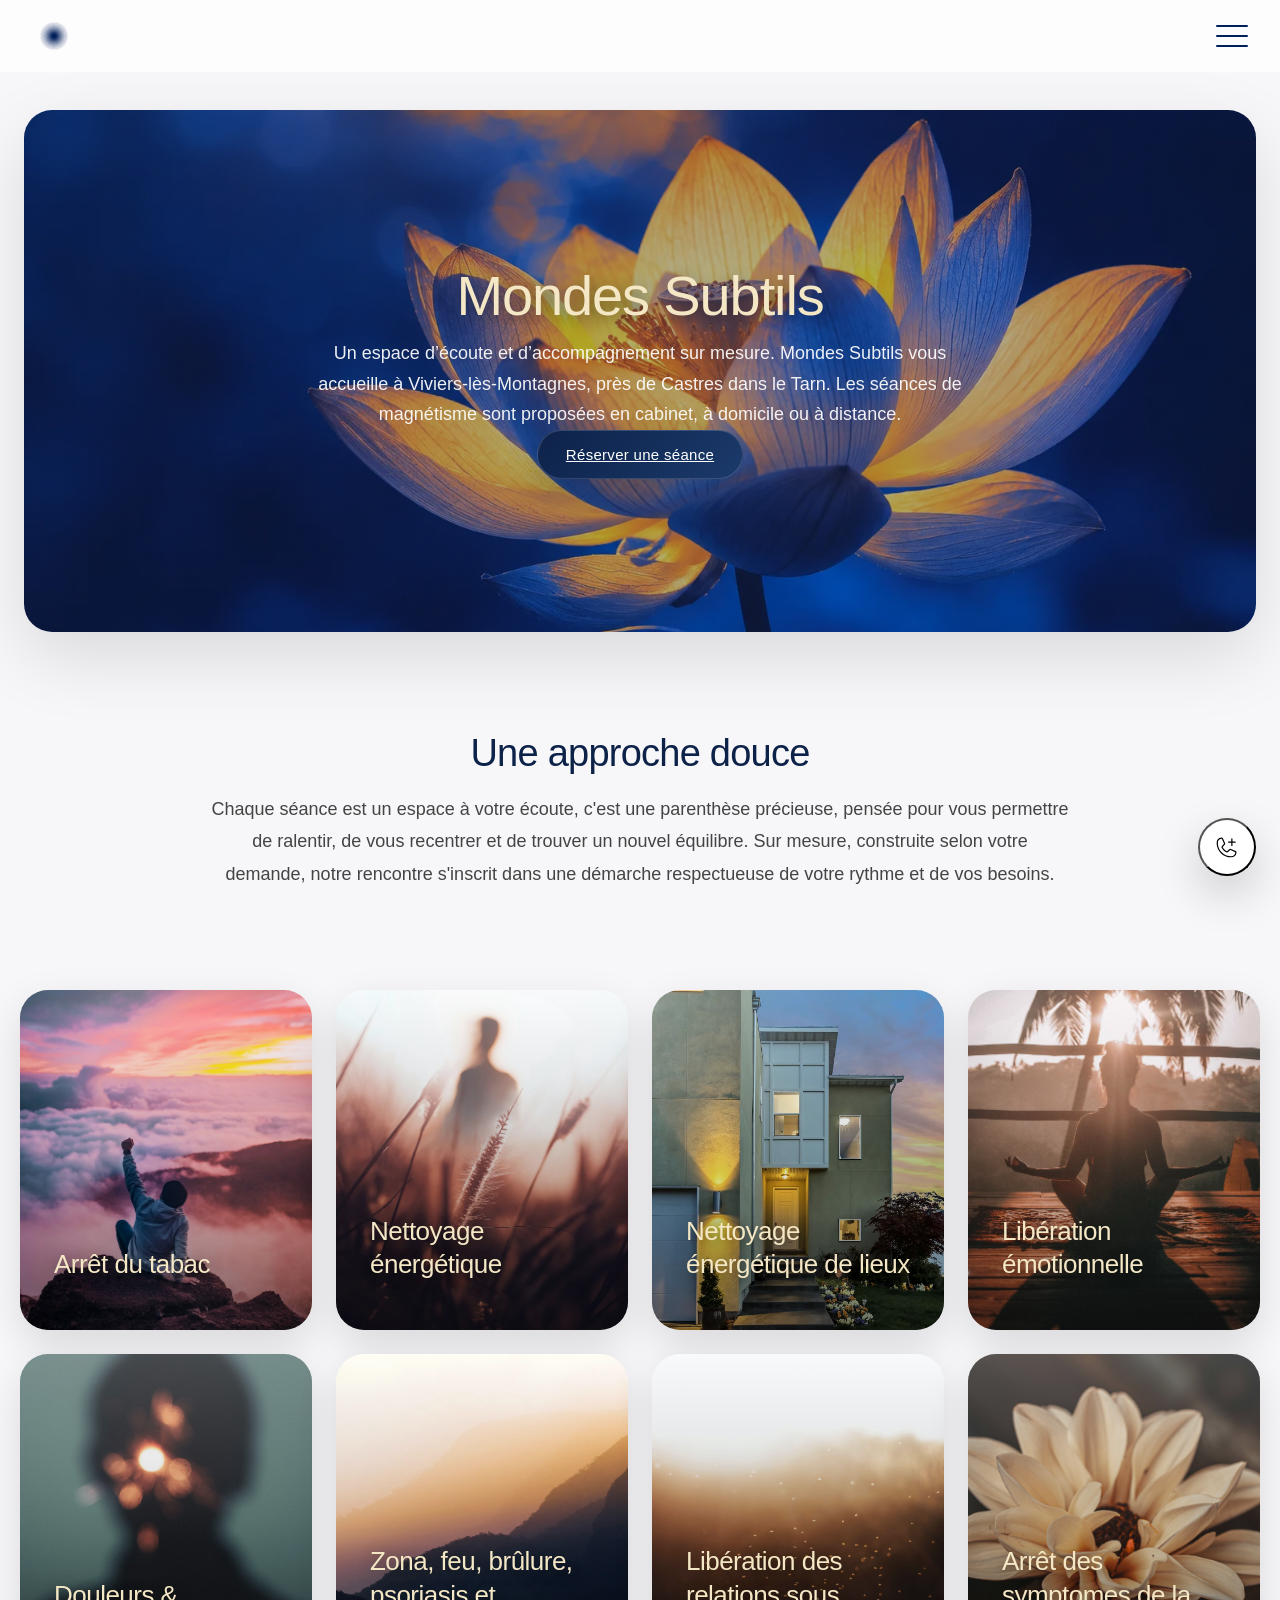
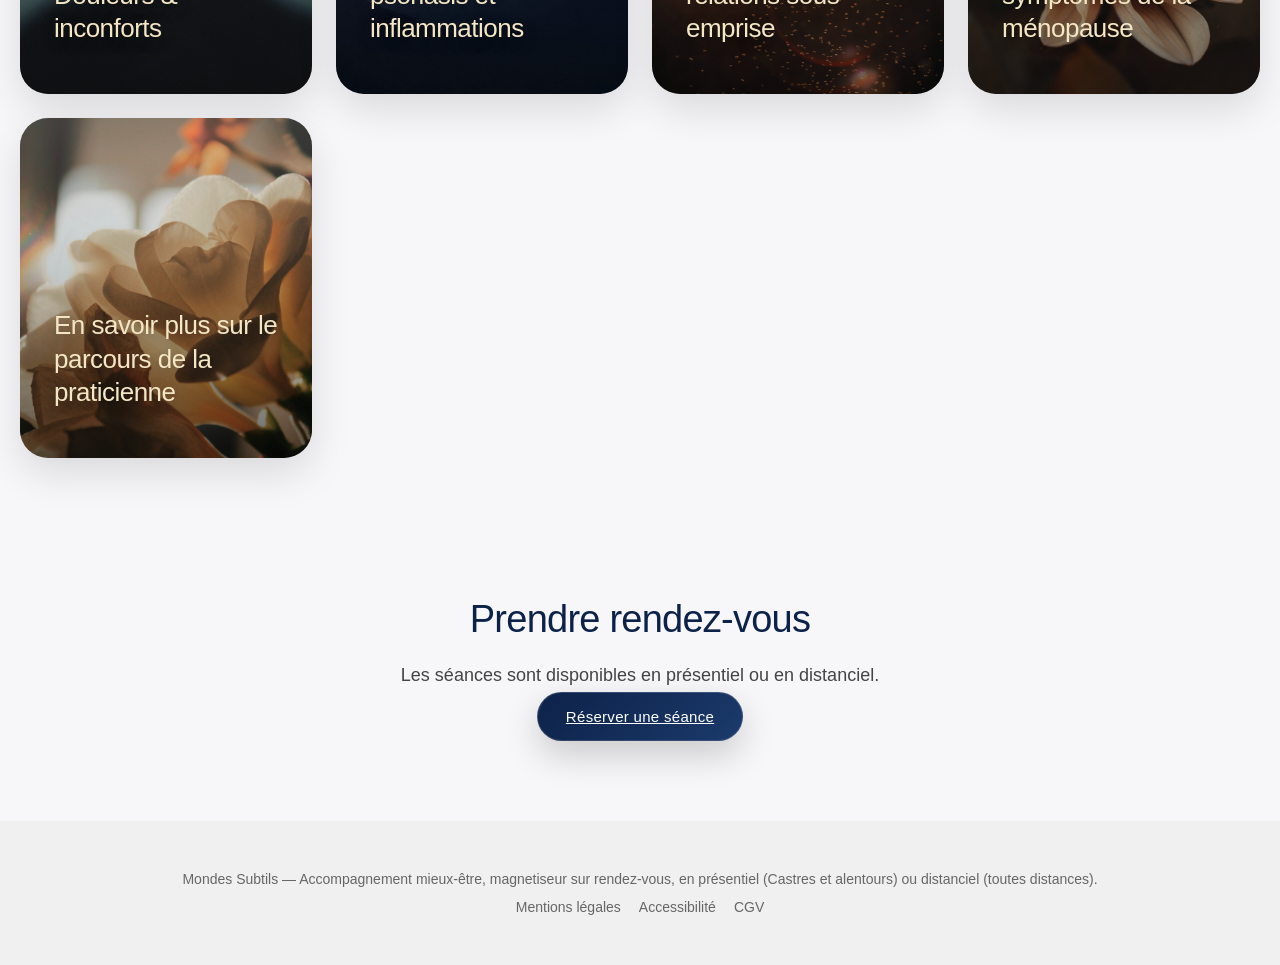
==== commit 600dd2aa: "Fix HTML encoding issues in index.html" ====
--- a/index.html
+++ b/index.html
@@ -75,7 +75,7 @@
       <h1>Mondes Subtils</h1>
 
       <p>
-        Un espace de calme, d’écoute et d’accompagnement sur mesure.
+        Un espace d’écoute et d’accompagnement sur mesure.
         Mondes Subtils vous accueille à Viviers-lès-Montagnes,
         près de Castres dans le Tarn. Les séances de magnétisme
         sont proposées en cabinet, à domicile ou à distance.
@@ -95,8 +95,7 @@
     <h2>Une approche douce</h2>
 
     <p>
-      Chaque séance est un espace de calme, d'écoute et de présence.
-      Une parenthèse précieuse, pensée pour vous permettre de ralentir, de vous recentrer et de trouver un nouvel équilibre.
+      Chaque séance est un espace à votre écoute, c'est une parenthèse précieuse, pensée pour vous permettre de ralentir, de vous recentrer et de trouver un nouvel équilibre.
       Sur mesure, construite selon votre demande, notre rencontre s'inscrit dans une démarche respectueuse de votre rythme et de vos besoins.
     </p>
 
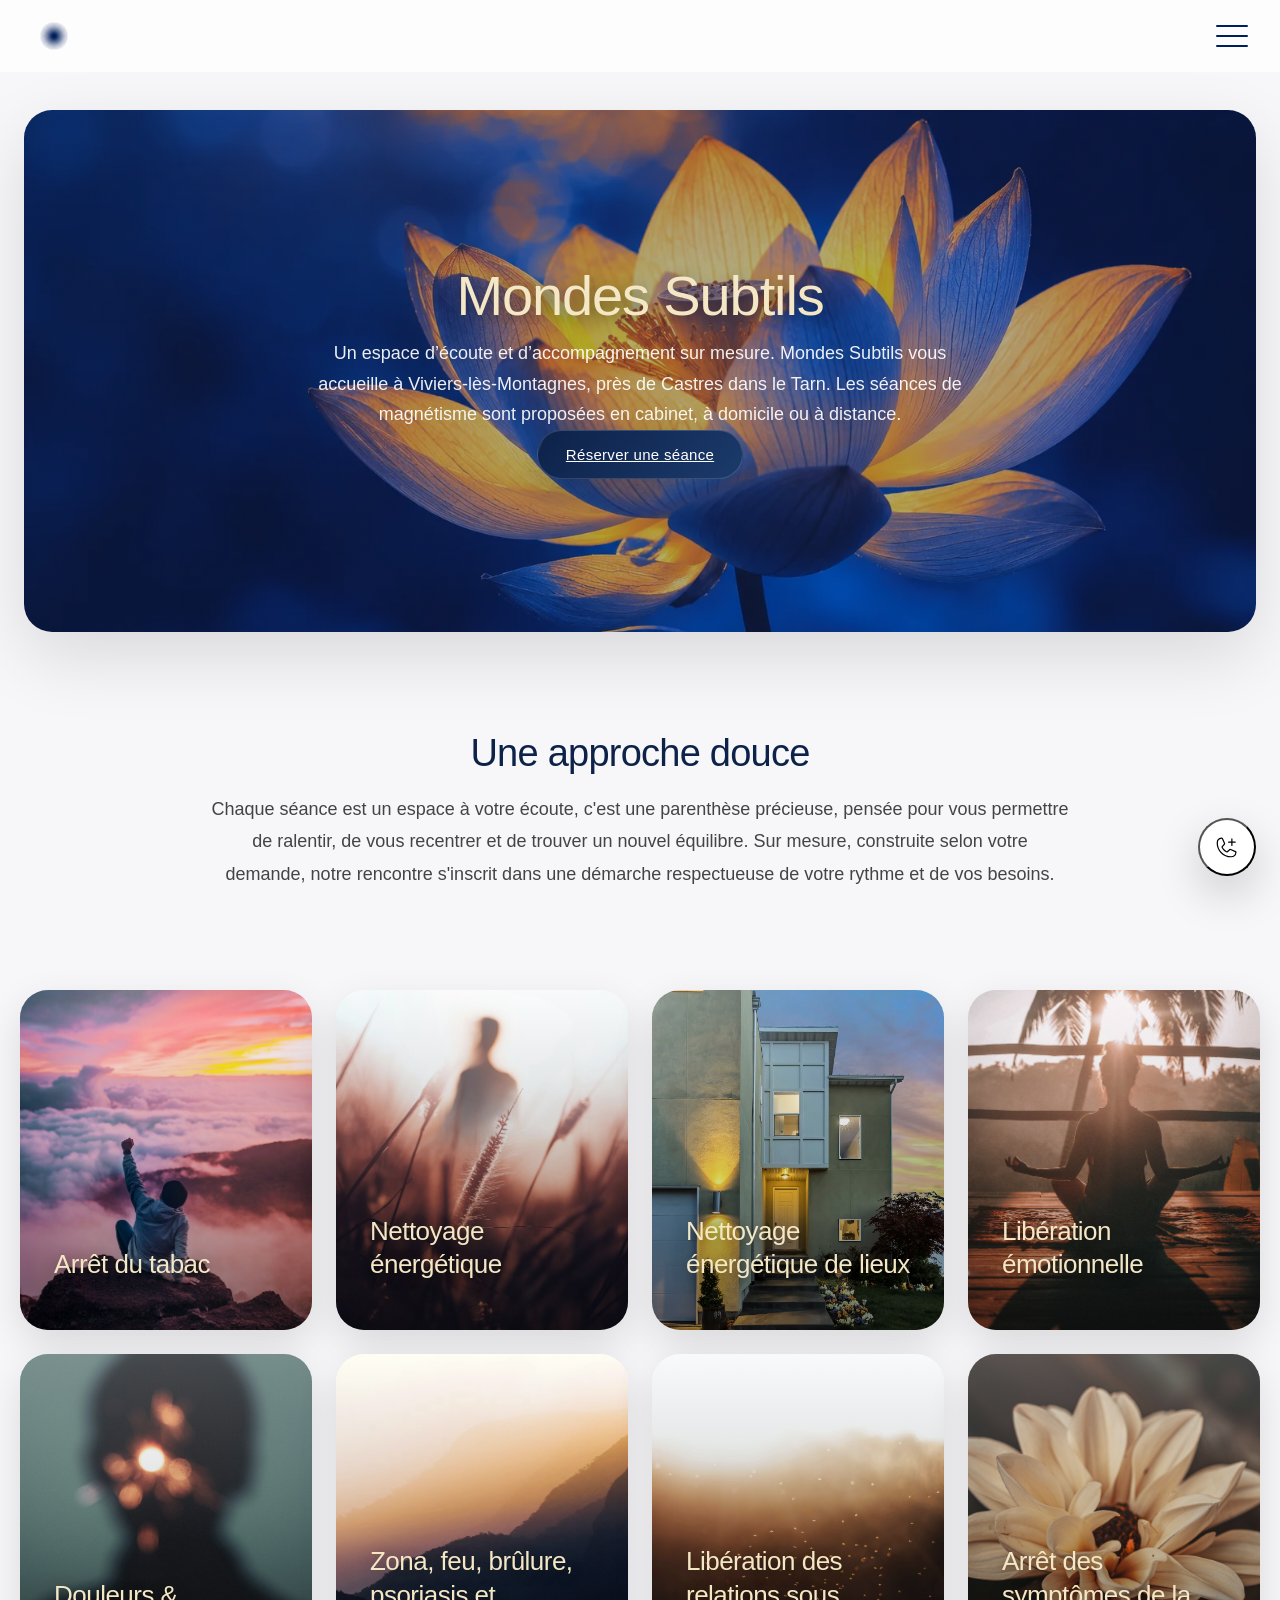
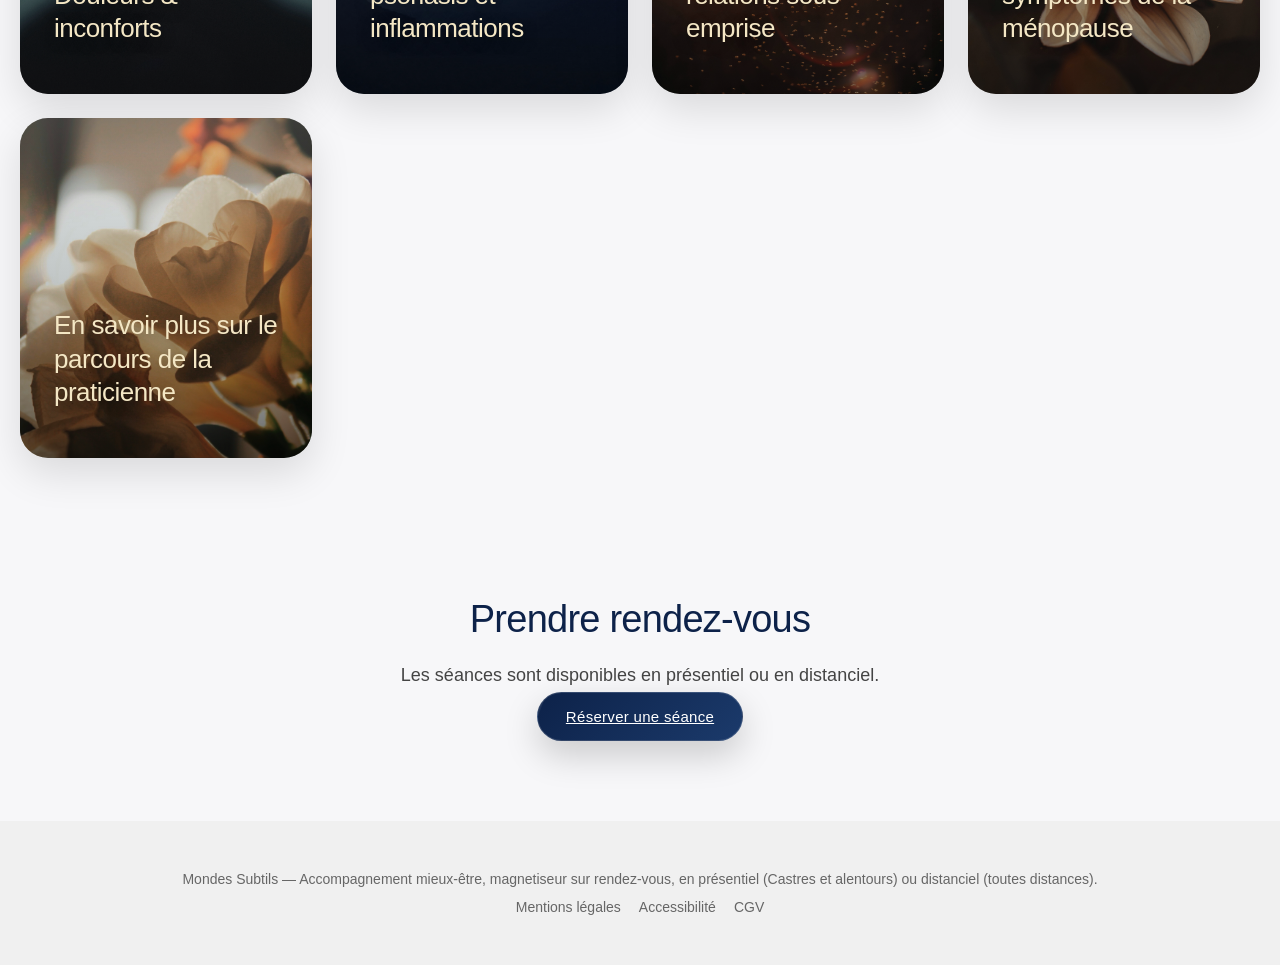
==== commit 7d2a09a3: "Fix HTML formatting and structure" ====
--- a/index.html
+++ b/index.html
@@ -7,7 +7,7 @@
   <title>Magnétiseur près de Castres dans le Tarn | Mondes Subtils</title>
   
   <meta name="description" 
-    content="Mondes Subtils — Virginie Senegas, Magnétiseur à Viviers-Les-Montagnes, près de Castres dans le Tarn. Travaille à distance, à domicile et en cabinet.">
+    content="Mondes Subtils — Virginie Senegas, magnétiseuse près de Castres dans le Tarn. Séances de magnétisme personnalisées en cabinet, à domicile ou à distance.">
 
   <meta name="robots" content="index, follow">
 
@@ -102,47 +102,54 @@
   </section>
 
   <!-- CARDS -->
-  <section class="cards">
-
-    <div class="card card-tabac">
-      <h3>Arrêt du tabac</h3>
-    </div>
-
-    <div class="card card-nettoyage-energetique">
-      <h3>Nettoyage énergétique</h3>
-    </div>
-
-    <div class="card card-lieu">
-      <h3>Nettoyage énergétique de lieux</h3>
-    </div>
-
-    <div class="card card-liberation-emo">
-      <h3>Libération émotionnelle</h3>
-    </div>
-
-    <div class="card card-douleurs">
-      <h3>Douleurs & inconforts</h3>
-    </div>
-
-    <div class="card card-zona">
-      <h3>Zona, feu, brûlure, psoriasis et inflammations</h3>
-    </div>
-    
-    <div class="card card-emprise">
-      <h3>Libération des relations sous emprise</h3>
-    </div>
-
-    <div class="card card-menopause">
-      <h3>Arrêt des symptomes de la ménopause</h3>
-    </div>
-
-
-
-    <a href="https://www.mondessubtils.fr/a-propos.html" class="card card-a-propos">
-  <h3>En savoir plus sur le parcours de la praticienne</h3>
-</a>
-
-  </section>
+<section class="cards">
+
+  <!-- ARRÊT DU TABAC -->
+  <a href="pratiques.html#tabac" class="card card-tabac">
+    <h3>Arrêt du tabac</h3>
+  </a>
+
+  <!-- NETTOYAGE ÉNERGÉTIQUE DES PERSONNES -->
+  <a href="pratiques.html#personnes" class="card card-nettoyage-energetique">
+    <h3>Nettoyage énergétique</h3>
+  </a>
+
+  <!-- NETTOYAGE ÉNERGÉTIQUE DES LIEUX -->
+  <a href="pratiques.html#lieux" class="card card-lieu">
+    <h3>Nettoyage énergétique de lieux</h3>
+  </a>
+
+  <!-- LIBÉRATION ÉMOTIONNELLE -->
+  <a href="pratiques.html#emotions" class="card card-liberation-emo">
+    <h3>Libération émotionnelle</h3>
+  </a>
+
+  <!-- DOULEURS ET INCONFORTS -->
+  <a href="pratiques.html#douleurs" class="card card-douleurs">
+    <h3>Douleurs &amp; inconforts</h3>
+  </a>
+
+  <!-- ZONA, FEU, BRÛLURE, PSORIASIS -->
+  <a href="pratiques.html#coupeur-feu" class="card card-zona">
+    <h3>Zona, feu, brûlure, psoriasis et inflammations</h3>
+  </a>
+
+  <!-- RELATIONS SOUS EMPRISE -->
+  <a href="pratiques.html#emprise" class="card card-emprise">
+    <h3>Libération des relations sous emprise</h3>
+  </a>
+
+  <!-- MÉNOPAUSE -->
+  <a href="pratiques.html#menopause" class="card card-menopause">
+    <h3>Arrêt des symptômes de la ménopause</h3>
+  </a>
+
+  <!-- À PROPOS -->
+  <a href="a-propos.html" class="card card-a-propos">
+    <h3>En savoir plus sur le parcours de la praticienne</h3>
+  </a>
+
+</section>
 
   <!-- CTA -->
   <section class="section">
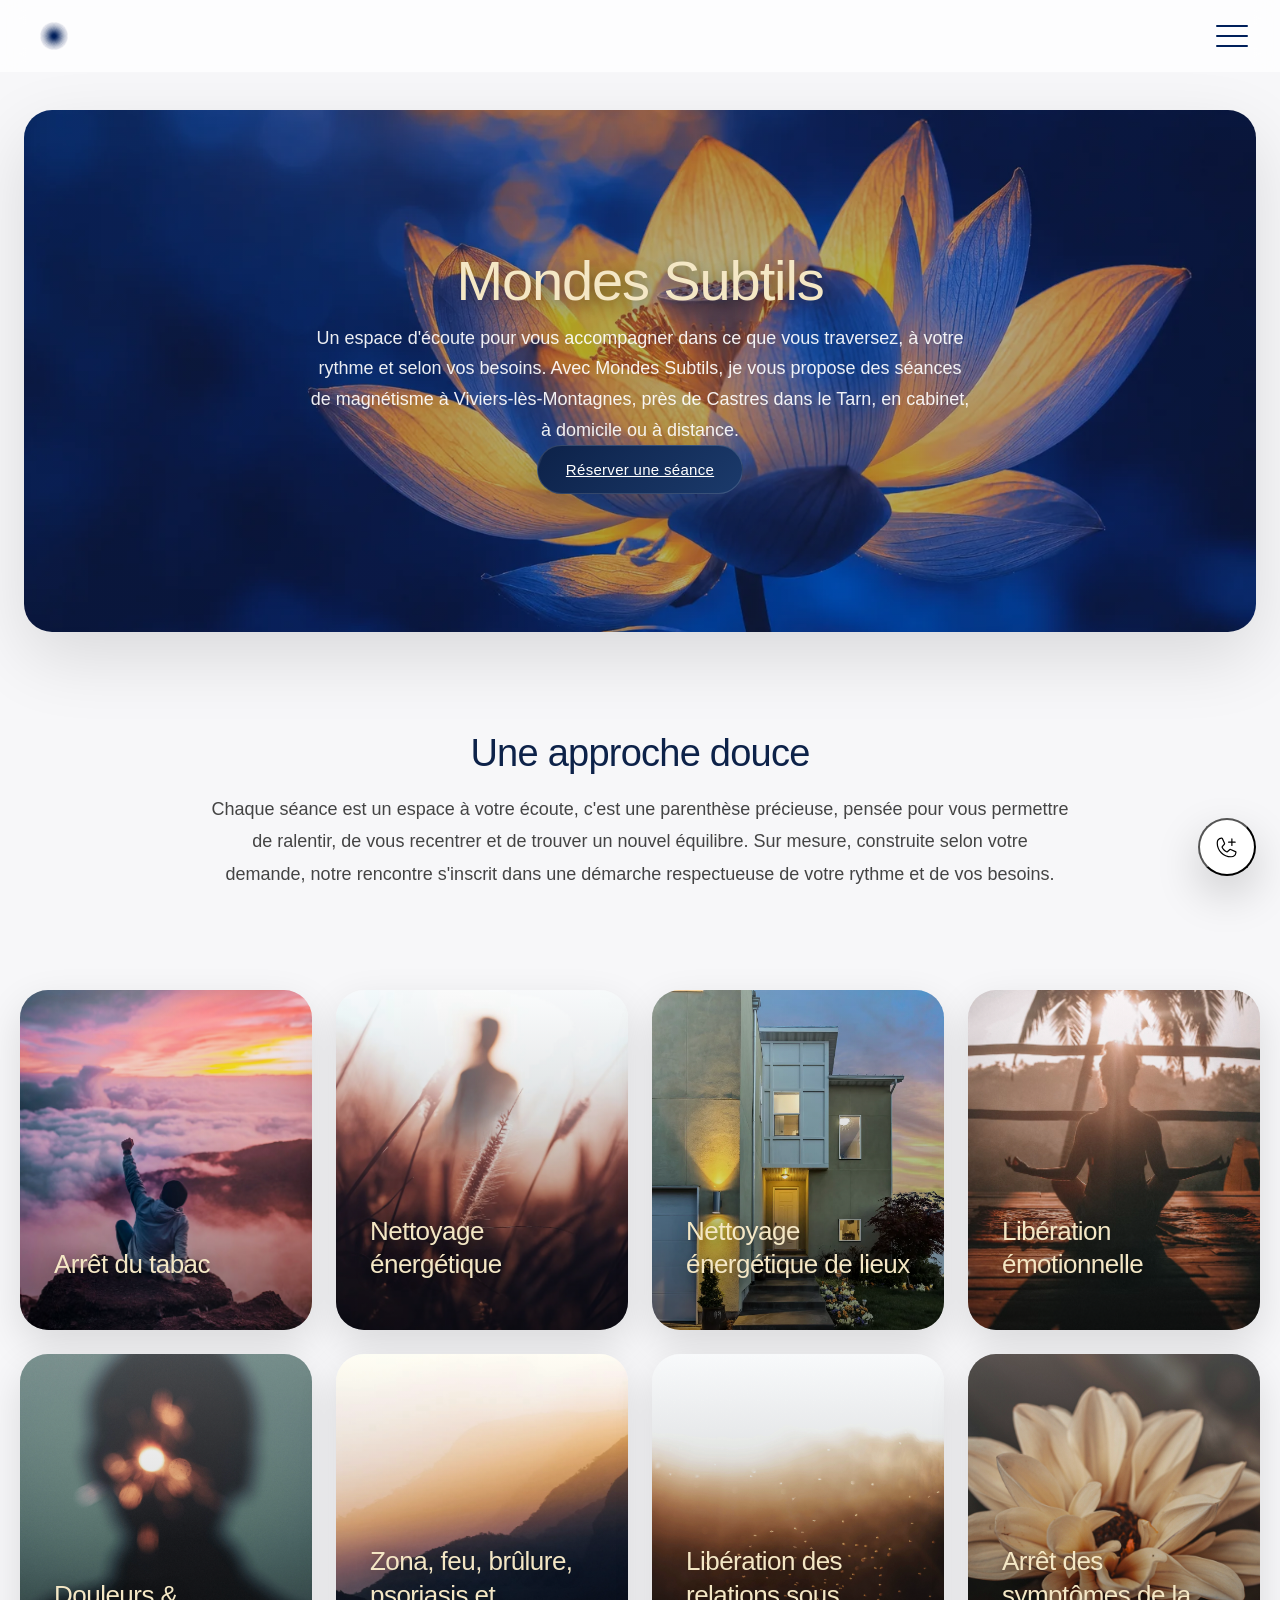
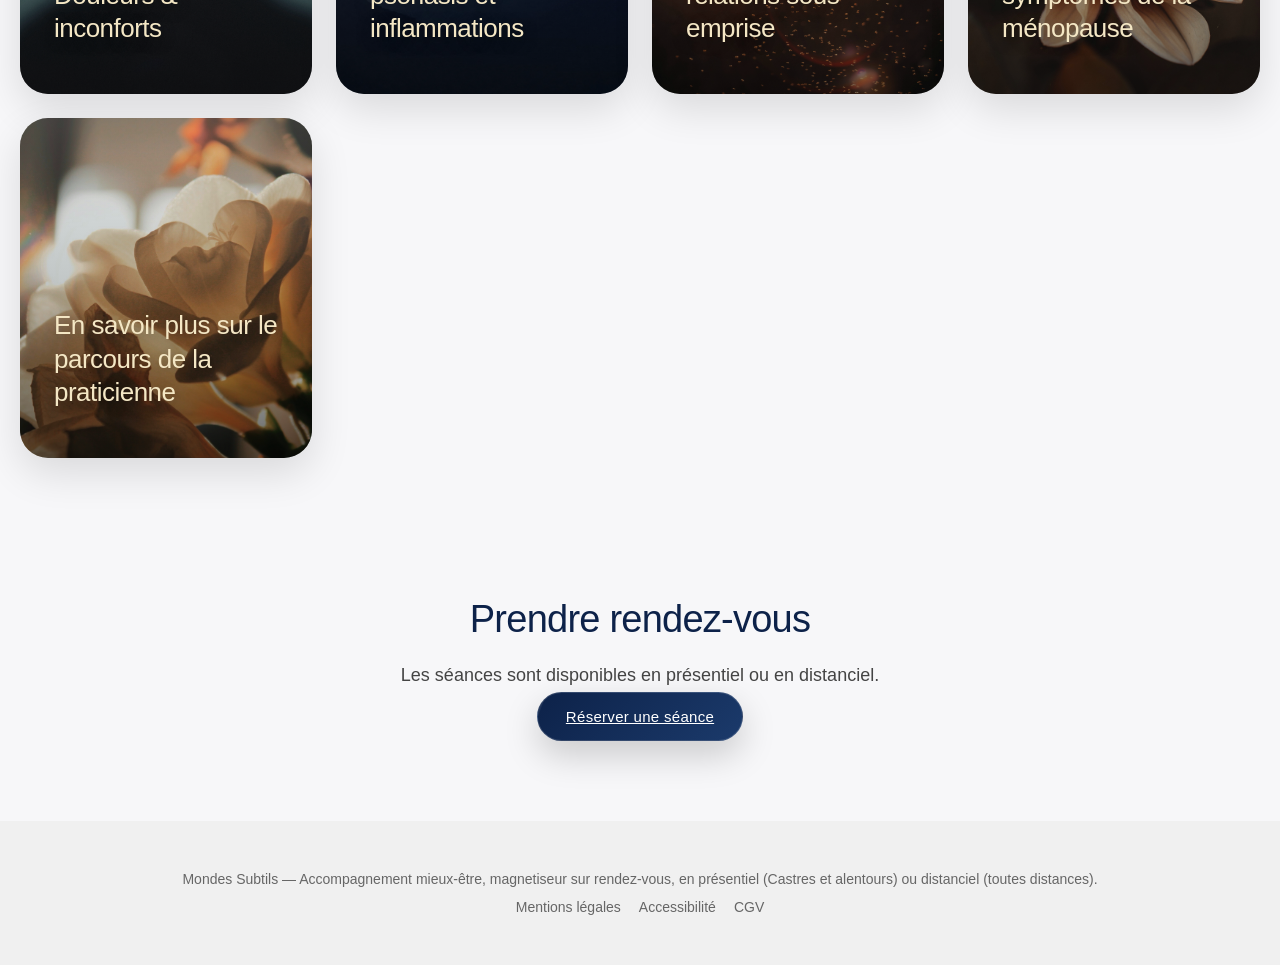
==== commit 7d3efaa5: "Update index.html" ====
--- a/index.html
+++ b/index.html
@@ -6,8 +6,7 @@
   <meta name="viewport" content="width=device-width, initial-scale=1.0">
   <title>Magnétiseur près de Castres dans le Tarn | Mondes Subtils</title>
   
-  <meta name="description" 
-    content="Mondes Subtils — Virginie Senegas, magnétiseuse près de Castres dans le Tarn. Séances de magnétisme personnalisées en cabinet, à domicile ou à distance.">
+  <meta name="description" content="Virginie Senegas, magnétiseuse près de Castres dans le Tarn. Magnétisme, libération émotionnelle et accompagnement énergétique en cabinet, à domicile ou à distance.">
 
   <meta name="robots" content="index, follow">
 
@@ -75,10 +74,10 @@
       <h1>Mondes Subtils</h1>
 
       <p>
-        Un espace d’écoute et d’accompagnement sur mesure.
-        Mondes Subtils vous accueille à Viviers-lès-Montagnes,
-        près de Castres dans le Tarn. Les séances de magnétisme
-        sont proposées en cabinet, à domicile ou à distance.
+       Un espace d'écoute pour vous accompagner dans ce que vous traversez, 
+      à votre rythme et selon vos besoins.
+      Avec Mondes Subtils, je vous propose des séances de magnétisme à Viviers-lès-Montagnes, 
+      près de Castres dans le Tarn, en cabinet, à domicile ou à distance.
       </p>
 
       <a href="reservation.html" class="btn">
--- a/style.css
+++ b/style.css
@@ -1381,3 +1381,16 @@
   color:#00205b;
   text-decoration:underline;
 }
+
+/* Navigation directe vers les pratiques */
+
+.practices-grid .practice-card[id] {
+  scroll-margin-top: 100px;
+}
+
+/* Accessibilité des cartes cliquables */
+
+.cards .card:focus-visible {
+  outline: 2px solid #00205b;
+  outline-offset: 4px;
+}
